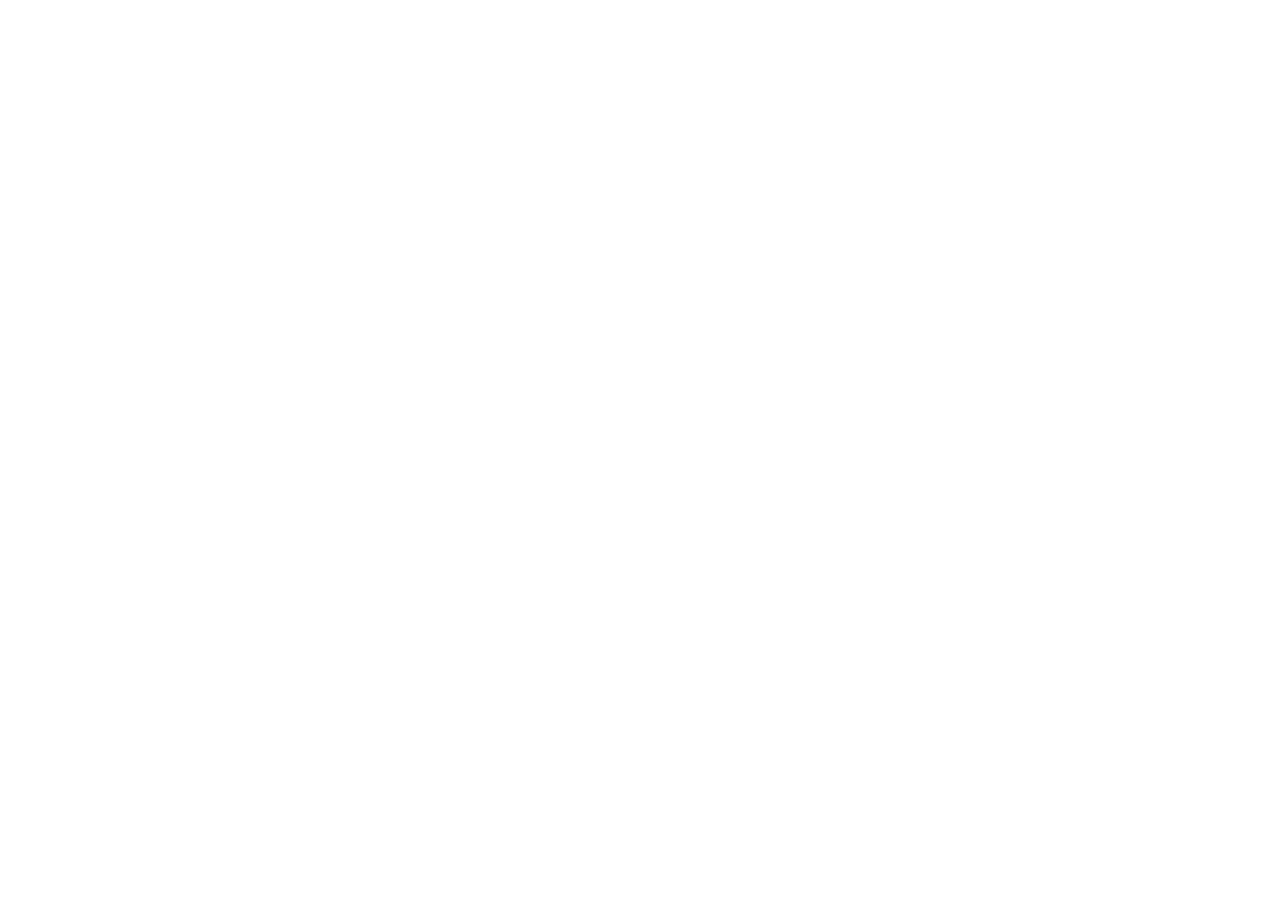
==== shedule.html @ 61711560 "new file" ====
<!DOCTYPE html>
<html lang="en">

<head>
    <meta charset="UTF-8">
    <meta http-equiv="X-UA-Compatible" content="IE=edge">
    <meta name="viewport" content="width=device-width, initial-scale=1.0">
    <title>Upcoming Match</title>
</head>

<body>

</body>

</html>
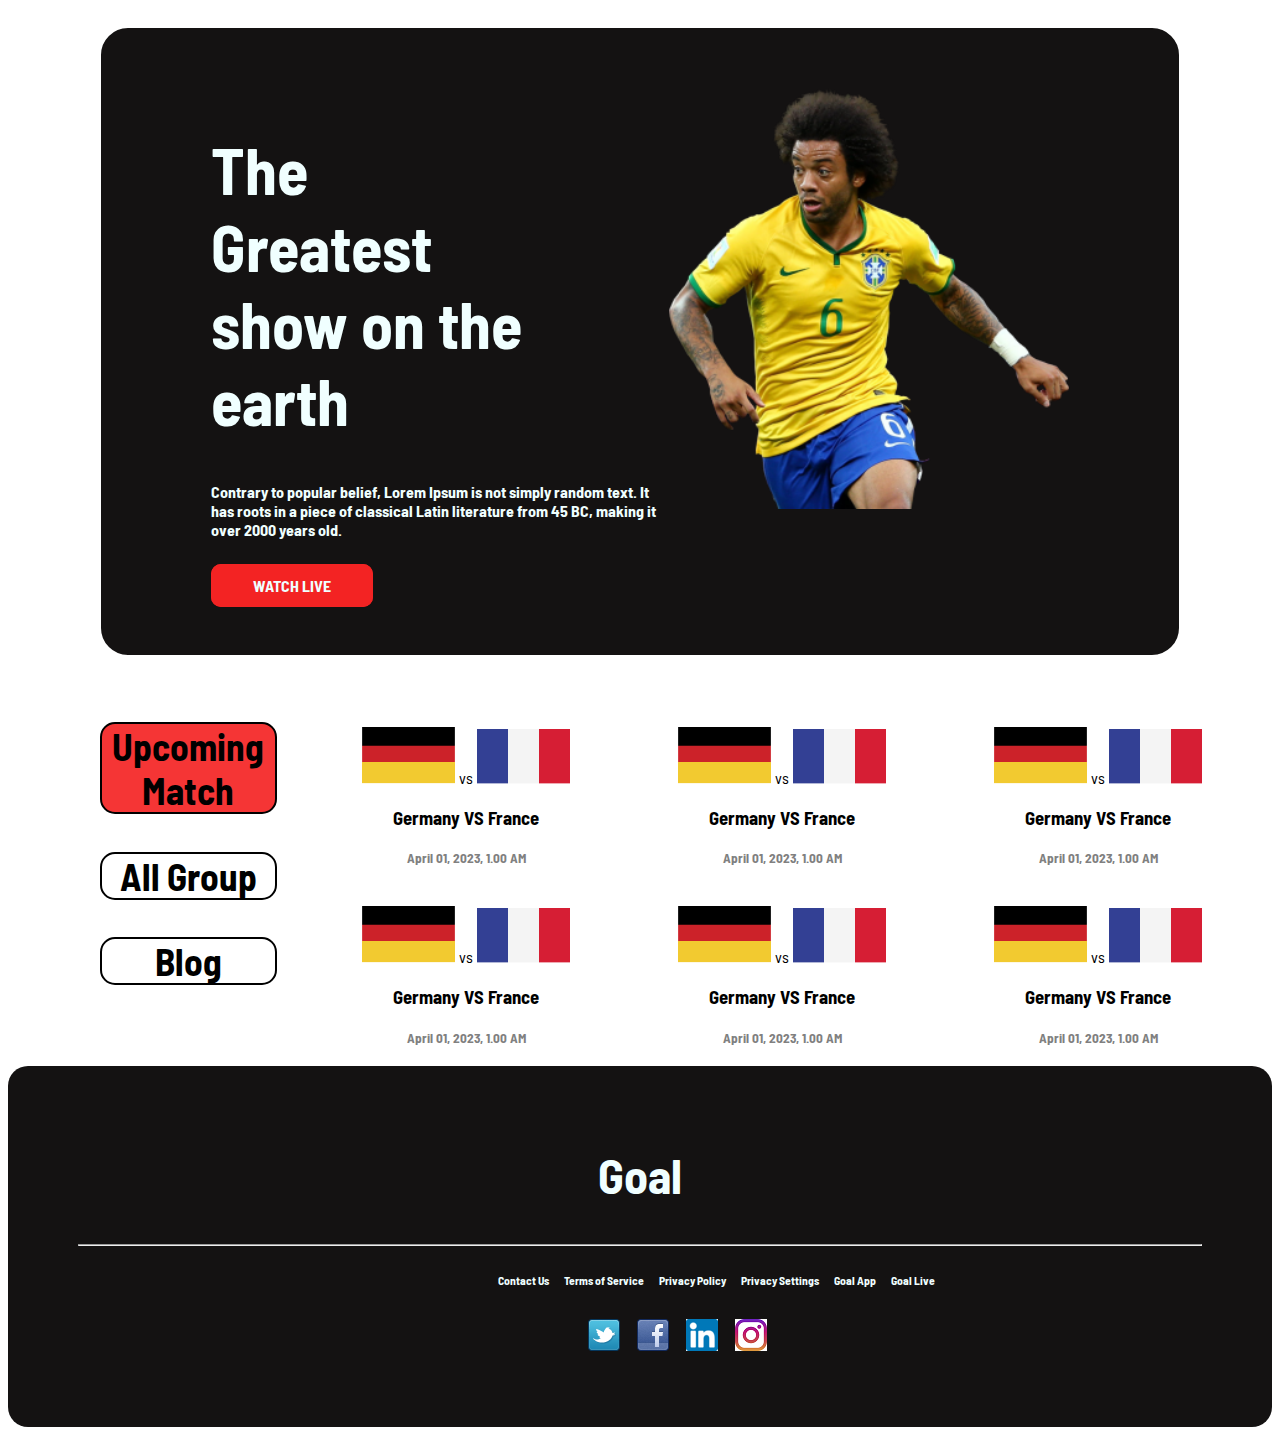
==== commit 91f9635f: "Finished" ====
--- a/shedule.html
+++ b/shedule.html
@@ -6,10 +6,117 @@
     <meta http-equiv="X-UA-Compatible" content="IE=edge">
     <meta name="viewport" content="width=device-width, initial-scale=1.0">
     <title>Upcoming Match</title>
+    <link rel="stylesheet" href="styles/shedule.css">
 </head>
 
 <body>
+    <section class="container">
+        <div class="section-detail">
+            <div class="section-info">
+                <h1 class="section-titel">The Greatest show on the earth</h1>
+                <h6 class="titel-detail">Contrary to popular belief, Lorem Ipsum is not simply
 
+                    random text. It has roots in a piece of classical Latin literature
+                    from 45 BC, making it over 2000 years old.</h6>
+                <span class="watch-live">WATCH LIVE<i class="fa-duotone fa-arrow-right"></i></span>
+            </div>
+            <div class="image">
+                <img src="images/Banner Image.png" alt="">
+            </div>
+        </div>
+    </section>
+    <main>
+        <div class="sidebar-flag">
+            <div class="sidebar">
+                <h3 class="a-side extra">Upcoming Match</h3>
+                <h3 class="a-side">All Group</h3>
+                <h3 class="a-side">Blog</h3>
+            </div>
+            <div class="flag-detail">
+                <div class="blog-img">
+                    <img src="images/germany Flag.png" alt="">
+                    <span>vs</span>
+                    <img src="images/Flag.png" alt="">
+                    <div class="blog-info">
+                        <h3>Germany VS France</h3>
+                        <small>April 01, 2023, 1.00 AM</small>
+                    </div>
+                </div>
+                <div class="blog-img">
+                    <img src="images/germany Flag.png" alt="">
+                    <span>vs</span>
+                    <img src="images/Flag.png" alt="">
+                    <div class="blog-info">
+                        <h3>Germany VS France</h3>
+                        <small>April 01, 2023, 1.00 AM</small>
+                    </div>
+                </div>
+                <div class="blog-img">
+                    <img src="images/germany Flag.png" alt="">
+                    <span>vs</span>
+                    <img src="images/Flag.png" alt="">
+                    <div class="blog-info">
+                        <h3>Germany VS France</h3>
+                        <small>April 01, 2023, 1.00 AM</small>
+                    </div>
+                </div>
+                <div class="blog-img">
+                    <img src="images/germany Flag.png" alt="">
+                    <span>vs</span>
+                    <img src="images/Flag.png" alt="">
+                    <div class="blog-info">
+                        <h3>Germany VS France</h3>
+                        <small>April 01, 2023, 1.00 AM</small>
+                    </div>
+                </div>
+                <div class="blog-img">
+                    <img src="images/germany Flag.png" alt="">
+                    <span>vs</span>
+                    <img src="images/Flag.png" alt="">
+                    <div class="blog-info">
+                        <h3>Germany VS France</h3>
+                        <small>April 01, 2023, 1.00 AM</small>
+                    </div>
+                </div>
+                <div class="blog-img">
+                    <img src="images/germany Flag.png" alt="">
+                    <span>vs</span>
+                    <img src="images/Flag.png" alt="">
+                    <div class="blog-info">
+                        <h3>Germany VS France</h3>
+                        <small>April 01, 2023, 1.00 AM</small>
+                    </div>
+                </div>
+            </div>
+        </div>
+    </main>
 </body>
+<footer>
+    <div class="goal">
+        <h2 class="goal-info">Goal</h2>
+        <hr>
+        <div class="footer">
+            <h3>Contact Us</h3>
+            <h3>Terms of Service </h3>
+            <h3>Privacy Policy </h3>
+            <h3>Privacy Settings</h3>
+            <h3>Goal App </h3>
+            <h3>Goal Live</h3>
+        </div>
+        <div class="social-id">
+            <a href="https://twitter.com/@Foysal_Bhuiyan_" target="blank">
+                <img src="images/social-twitter.png" alt="Twitter"></a>
+
+            <a href="https://www.facebook.com/foysal.bhuioyn/" target="blank">
+                <img src="images/social-facebook.png" alt="Facebook"></a>
+
+            <a href="https://www.linkedin.com/in/oliahamed-foysalbhuiyan-9830321ab/" target="blank">
+                <img src="images/social-linkedin.png" alt="Linkedin"></a>
+
+            <a href="https://www.instagram.com/foysal__ahamed/" target="_blank">
+                <img src="images/instagram.png" alt="Instagram"></a>
+        </div>
+    </div>
+</footer>
 
 </html>--- a/styles/shedule.css
+++ b/styles/shedule.css
@@ -0,0 +1,145 @@
+/* -----------------
+      font style
+-------------------- */
+
+@import url('https://fonts.googleapis.com/css2?family=Barlow+Semi+Condensed&family=Poppins:wght@400;500&display=swap');
+
+body {
+    font-family: 'Barlow Semi Condensed', sans-serif;
+}
+
+/*---------------------- top-banner -----------------------*/
+
+.container {
+    background-color: rgb(20, 18, 18);
+    margin: 25px 90px;
+    border: 3px solid white;
+    padding: 0 30px;
+    border-radius: 30px;
+
+
+}
+
+
+.section-detail {
+    display: flex;
+    margin: 30px;
+    padding: 30px 50px;
+}
+
+.section-titel {
+    color: azure;
+    font-size: 4em;
+    padding-right: 30%;
+}
+
+.titel-detail {
+    color: azure;
+    font-size: 1em;
+}
+
+.watch-live {
+    color: azure;
+    border: 2px solid rgb(243, 35, 35);
+    border: 5px 20px;
+    padding: 10px 40px;
+    background-color: rgb(243, 35, 35);
+    border-radius: 10px;
+    font-weight: 700;
+
+}
+
+.container img {
+    width: 400px;
+}
+
+/*------------------------------- top-banner-end -----------------------*/
+
+
+/*--------------------------------- start-main --------------------------*/
+
+.sidebar-flag {
+    width: 50%;
+    display: flexbox;
+}
+
+.sidebar {
+    font-size: 2em;
+    font-weight: 700;
+    background-color: white;
+    border: 2px solid white;
+    width: 28%;
+    height: 20px;
+    padding-left: 90px;
+    text-align: center;
+
+}
+
+.a-side.extra {
+    background-color: rgb(245, 53, 53);
+}
+
+.a-side {
+    border: 2px solid black;
+    border-radius: 15px;
+}
+
+.flag-detail {
+    display: grid;
+    grid-template-columns: repeat(3, 1fr);
+    width: 150%;
+    margin-left: 300px;
+    bottom: 40%;
+
+
+
+}
+
+.blog-img {
+    border: 2px solid rgb(216, 218, 218);
+    text-align: center;
+    align-items: center;
+    margin: 20px;
+    bottom: 40px;
+    border: 30px;
+}
+
+small {
+    color: gray;
+    font-weight: 700;
+}
+
+/* --------------------------footer start-------------------- */
+
+.goal {
+    text-align: center;
+    font-size: 2em;
+    background-color: rgb(20, 18, 18);
+    color: azure;
+    align-items: center;
+    border: 20px;
+    padding: 70px;
+    border-radius: 20px;
+    padding-top: 40px;
+}
+
+.footer {
+    display: flex;
+    font-size: 10px;
+    gap: 15px;
+    padding-left: 420px;
+    margin-bottom: 20px;
+}
+
+/* --------------------footer end------------------- */
+
+/* --------------------Social link-------------------- */
+
+.social-id {
+    display: flex;
+    gap: 17px;
+    padding-left: 510px;
+}
+
+
+/*[base64]*/